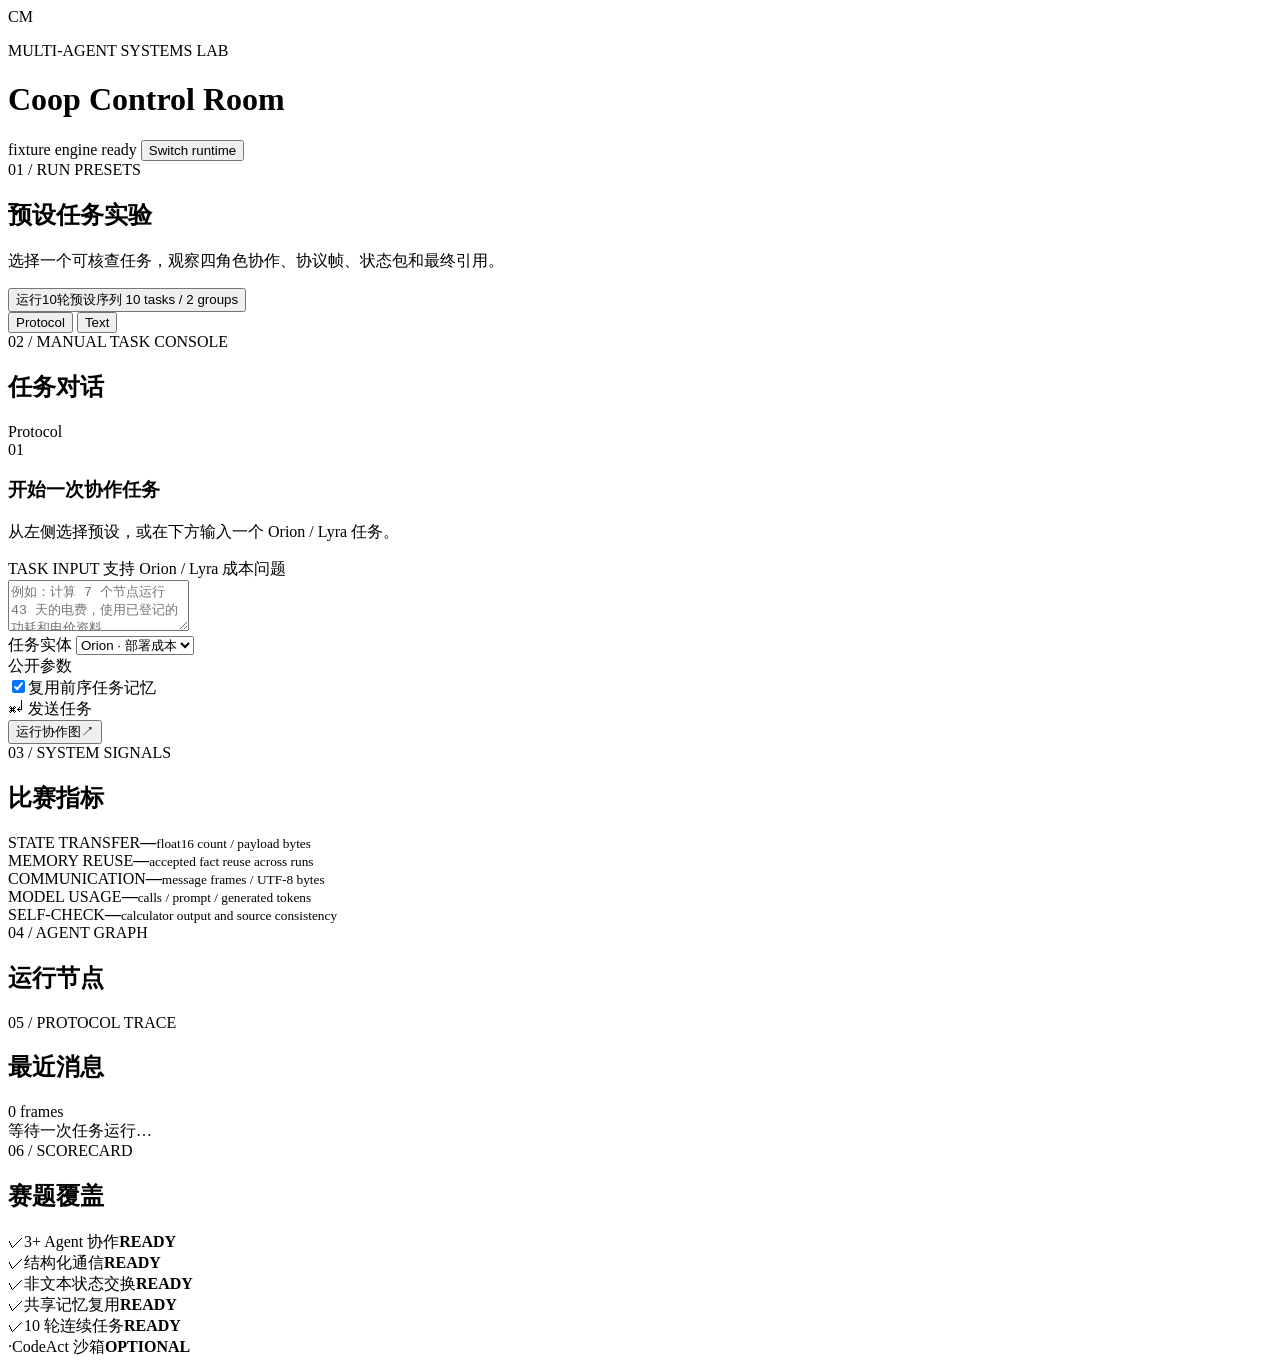
==== web/index.html @ 94fedb7e "Add standalone demo web UI" ====
<!doctype html>
<html lang="zh-CN">
<head>
  <meta charset="utf-8">
  <meta name="viewport" content="width=device-width, initial-scale=1">
  <title>Coop Control Room</title>
  <link rel="stylesheet" href="/assets/styles.css">
</head>
<body>
  <div class="app-shell">
    <header class="topbar">
      <div class="brand-block">
        <div class="brand-mark">CM</div>
        <div>
          <p class="eyebrow">MULTI-AGENT SYSTEMS LAB</p>
          <h1>Coop Control Room</h1>
        </div>
      </div>
      <div class="top-status">
        <span class="status-dot" id="status-dot"></span>
        <span id="status-text">fixture engine ready</span>
        <button class="ghost-button" id="engine-button">Switch runtime</button>
      </div>
    </header>

    <main class="dashboard-grid">
      <aside class="left-rail">
        <section class="panel intro-panel">
          <div class="section-kicker">01 / RUN PRESETS</div>
          <h2>预设任务实验</h2>
          <p class="muted">选择一个可核查任务，观察四角色协作、协议帧、状态包和最终引用。</p>
          <button class="sequence-button" id="run-sequence">运行10轮预设序列 <span>10 tasks / 2 groups</span></button>
          <div class="mode-toggle" id="mode-toggle">
            <button class="mode-button active" data-mode="protocol">Protocol</button>
            <button class="mode-button" data-mode="text">Text</button>
          </div>
        </section>
        <section class="preset-list" id="preset-list"></section>
      </aside>

      <section class="conversation-column">
        <div class="panel conversation-panel">
          <div class="conversation-header">
            <div>
              <div class="section-kicker">02 / MANUAL TASK CONSOLE</div>
              <h2>任务对话</h2>
            </div>
            <div class="conversation-meta"><span class="live-pulse"></span><span id="conversation-mode">Protocol</span></div>
          </div>
          <div class="chat-stream" id="chat-stream" aria-live="polite">
            <div class="empty-chat">
              <div class="empty-icon">01</div>
              <h3>开始一次协作任务</h3>
              <p>从左侧选择预设，或在下方输入一个 Orion / Lyra 任务。</p>
            </div>
          </div>
          <form class="composer" id="composer">
            <div class="composer-label">TASK INPUT <span>支持 Orion / Lyra 成本问题</span></div>
            <textarea id="task-input" rows="3" placeholder="例如：计算 7 个节点运行 43 天的电费，使用已登记的功耗和电价资料。"></textarea>
            <div class="manual-controls">
              <label class="control-field entity-field">任务实体
                <select id="entity-input"><option value="Orion">Orion · 部署成本</option><option value="Lyra">Lyra · 归档成本</option></select>
              </label>
              <div class="control-field parameters-field"><span>公开参数</span><div class="parameter-grid" id="parameter-grid"></div></div>
              <label class="memory-toggle"><input id="memory-toggle-input" type="checkbox" checked><span class="toggle-track"></span><span>复用前序任务记忆</span></label>
            </div>
            <div class="composer-bottom">
              <div class="input-hint"><span class="kbd">⌘</span><span class="kbd">↵</span> 发送任务</div>
              <button class="primary-button" type="submit"><span>运行协作图</span><span class="button-arrow">↗</span></button>
            </div>
          </form>
        </div>
      </section>

      <aside class="right-rail">
        <section class="panel metric-panel">
          <div class="section-kicker">03 / SYSTEM SIGNALS</div>
          <h2>比赛指标</h2>
          <div class="metric-grid">
            <div class="metric-card"><span class="metric-label">STATE TRANSFER</span><strong id="metric-state">—</strong><small>float16 count / payload bytes</small></div>
            <div class="metric-card"><span class="metric-label">MEMORY REUSE</span><strong id="metric-memory">—</strong><small>accepted fact reuse across runs</small></div>
            <div class="metric-card"><span class="metric-label">COMMUNICATION</span><strong id="metric-messages">—</strong><small>message frames / UTF-8 bytes</small></div>
            <div class="metric-card"><span class="metric-label">MODEL USAGE</span><strong id="metric-calls">—</strong><small>calls / prompt / generated tokens</small></div>
            <div class="metric-card"><span class="metric-label">SELF-CHECK</span><strong id="metric-quality">—</strong><small>calculator output and source consistency</small></div>
          </div>
        </section>
        <section class="panel agent-panel">
          <div class="section-kicker">04 / AGENT GRAPH</div>
          <h2>运行节点</h2>
          <div class="agent-stack" id="agent-stack"></div>
        </section>
        <section class="panel protocol-panel">
          <div class="section-kicker">05 / PROTOCOL TRACE</div>
          <div class="trace-heading"><h2>最近消息</h2><span id="trace-count">0 frames</span></div>
          <div class="trace-list" id="trace-list"><div class="trace-empty">等待一次任务运行…</div></div>
        </section>
        <section class="panel requirements-panel">
          <div class="section-kicker">06 / SCORECARD</div>
          <h2>赛题覆盖</h2>
          <div class="requirement-list">
            <div><span class="check">✓</span><span>3+ Agent 协作</span><b>READY</b></div>
            <div><span class="check">✓</span><span>结构化通信</span><b>READY</b></div>
            <div><span class="check">✓</span><span>非文本状态交换</span><b>READY</b></div>
            <div><span class="check">✓</span><span>共享记忆复用</span><b>READY</b></div>
            <div><span class="check">✓</span><span>10 轮连续任务</span><b>READY</b></div>
            <div><span class="check pending">·</span><span>CodeAct 沙箱</span><b class="pending-text">OPTIONAL</b></div>
          </div>
        </section>
      </aside>
    </main>
  </div>
  <div class="toast" id="toast" role="status"></div>
  <script src="/assets/app.js"></script>
</body>
</html>
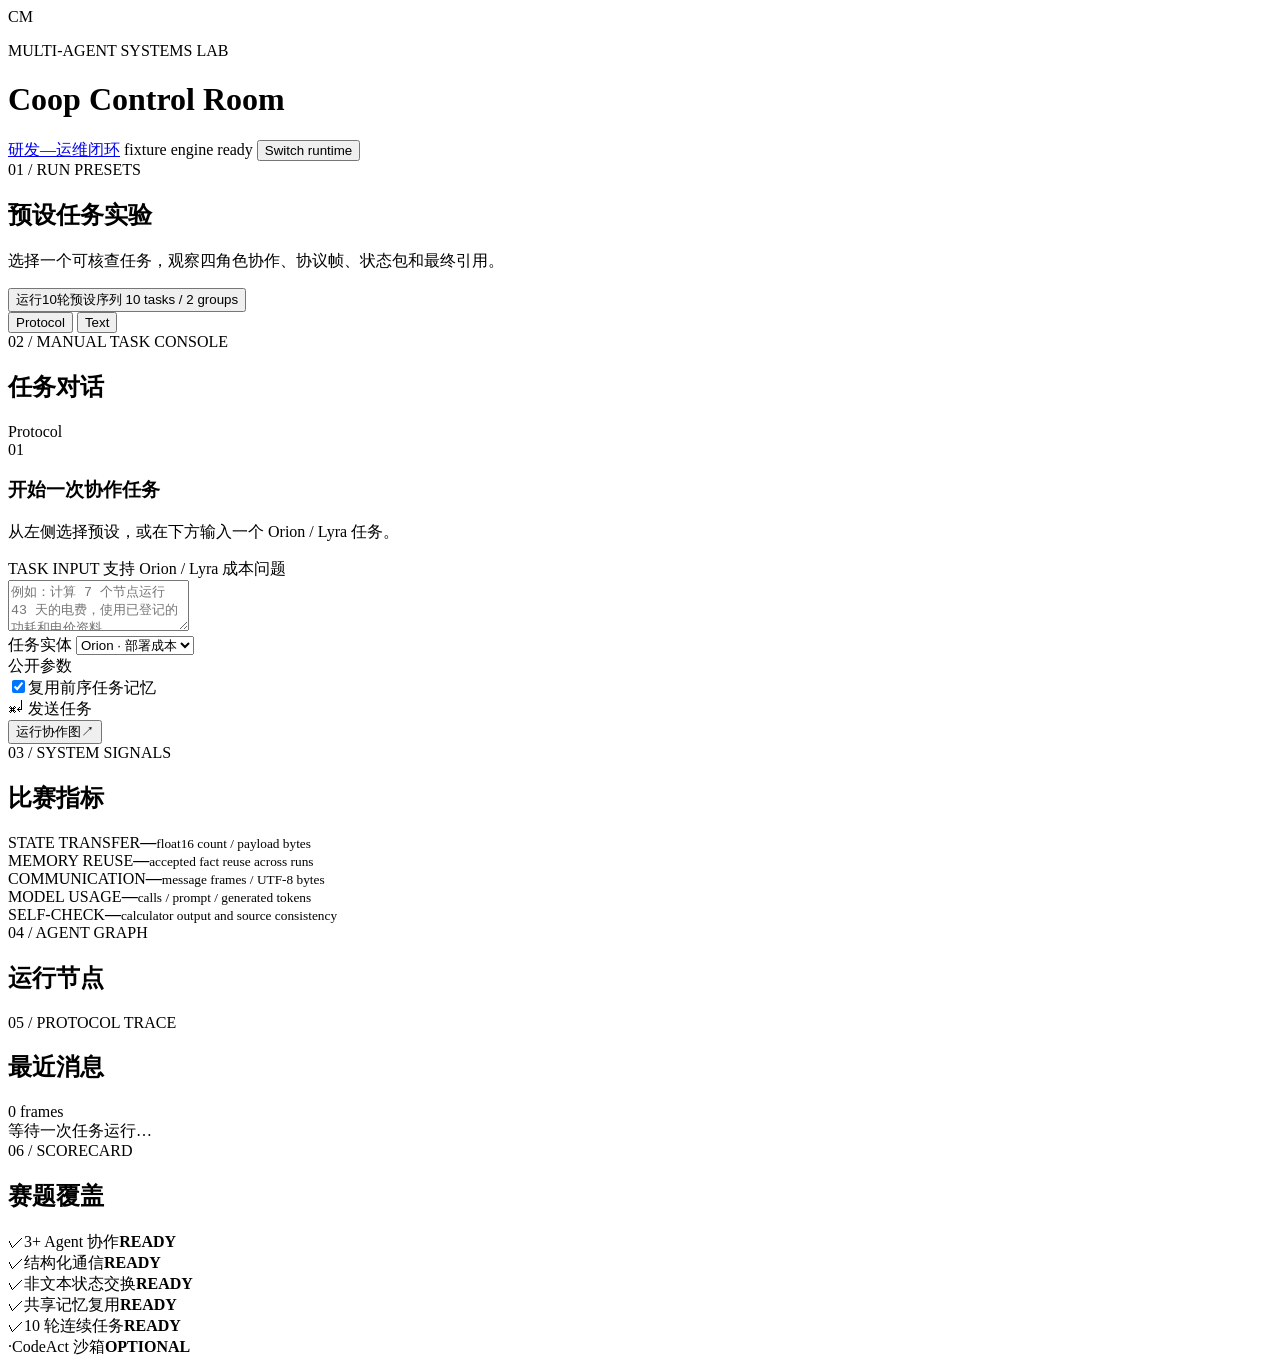
==== commit adcef7dd: "Add versioned DevOps project workload and evaluation tools" ====
--- a/web/index.html
+++ b/web/index.html
@@ -17,6 +17,7 @@
         </div>
       </div>
       <div class="top-status">
+        <a class="ghost-button workflow-link" href="/devops">研发—运维闭环</a>
         <span class="status-dot" id="status-dot"></span>
         <span id="status-text">fixture engine ready</span>
         <button class="ghost-button" id="engine-button">Switch runtime</button>
